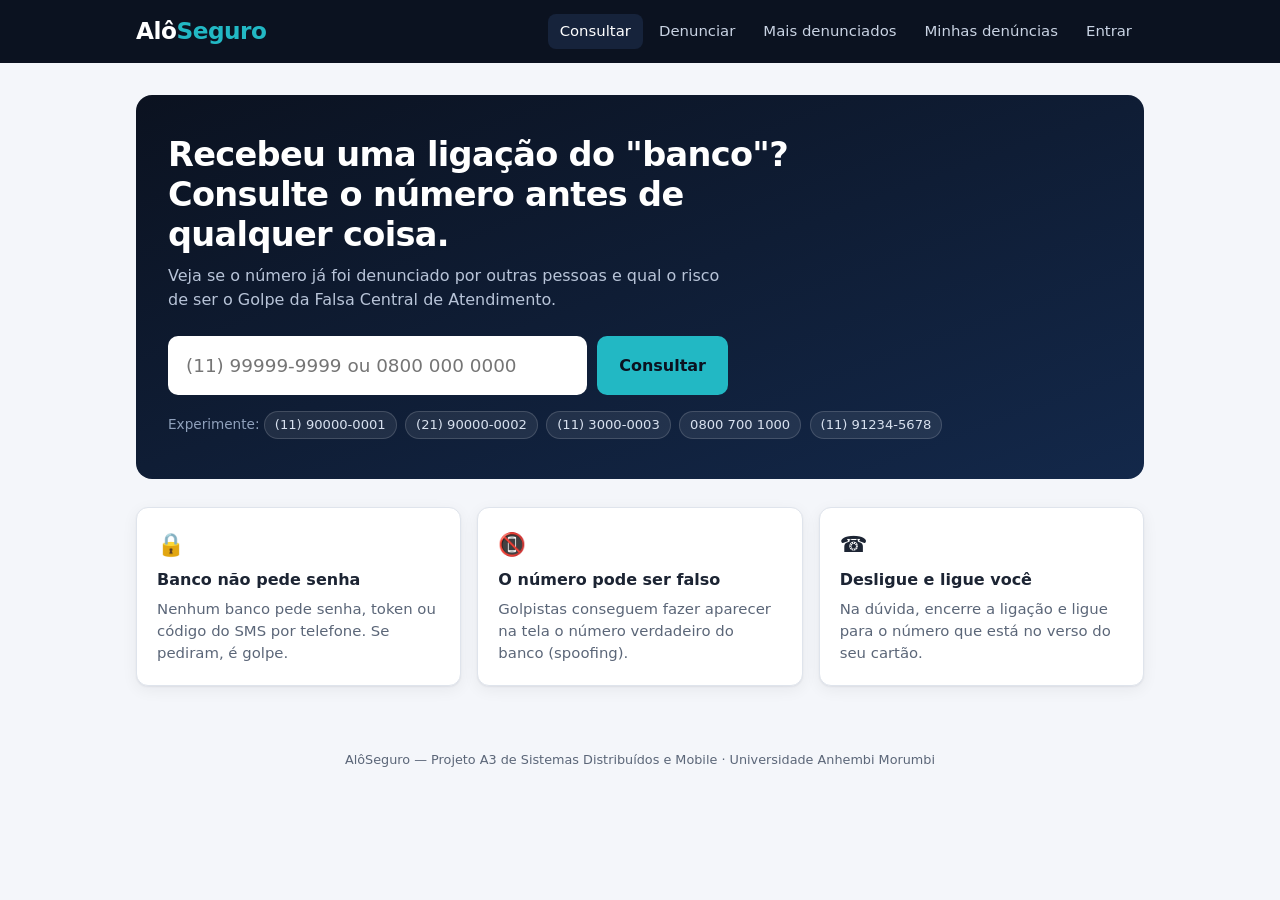
==== backend/src/main/resources/static/index.html @ fbc8bd16 "Estrutura inicial do projeto AlôSeguro Estrutura inicial do projeto AlôSeguro (API, site, app Androi" ====
<!doctype html>
<html lang="pt-BR">
<head>
    <meta charset="utf-8">
    <meta name="viewport" content="width=device-width, initial-scale=1">
    <title>AlôSeguro — Consultar número</title>
    <link rel="stylesheet" href="css/estilo.css">
</head>
<body>
<header id="topo"></header>

<main>
    <section class="hero">
        <h1>Recebeu uma ligação do "banco"? Consulte o número antes de qualquer coisa.</h1>
        <p>Veja se o número já foi denunciado por outras pessoas e qual o risco de ser o Golpe da Falsa Central de Atendimento.</p>

        <form class="busca" id="form-consulta" autocomplete="off">
            <label for="numero" class="sr-only" style="position:absolute;left:-9999px">Número de telefone</label>
            <input id="numero" name="numero" type="tel" inputmode="tel"
                   placeholder="(11) 99999-9999 ou 0800 000 0000" required>
            <button class="botao" type="submit" id="botao-consultar">Consultar</button>
        </form>

        <div class="exemplos">
            Experimente:
            <button type="button" data-numero="11900000001">(11) 90000-0001</button>
            <button type="button" data-numero="21900000002">(21) 90000-0002</button>
            <button type="button" data-numero="1130000003">(11) 3000-0003</button>
            <button type="button" data-numero="08007001000">0800 700 1000</button>
            <button type="button" data-numero="11912345678">(11) 91234-5678</button>
        </div>
    </section>

    <div id="erro-consulta" class="aviso erro" hidden></div>

    <section id="resultado" class="resultado cartao" hidden aria-live="polite">
        <div class="resultado-topo">
            <div>
                <div class="numero-consultado" id="r-numero"></div>
                <div class="tipo-linha" id="r-tipo"></div>
            </div>
            <span class="selo" id="r-selo"></span>
        </div>

        <div class="barra-score" id="r-barra">
            <div class="trilho"><div class="preenchido" id="r-preenchido" style="width:0"></div></div>
            <div class="legenda"><span>Score de risco</span><span id="r-score"></span></div>
        </div>

        <p class="mensagem-risco" id="r-mensagem"></p>
        <ul class="motivos" id="r-motivos"></ul>

        <div class="numeros-resumo">
            <div><strong id="r-total">0</strong><span>denúncias no total</span></div>
            <div><strong id="r-30d">0</strong><span>nos últimos 30 dias</span></div>
            <div><strong id="r-pessoas">0</strong><span>pessoas diferentes</span></div>
        </div>

        <div class="acoes-resultado">
            <a class="botao secundario" id="r-denunciar" href="denunciar.html">Denunciar este número</a>
        </div>
    </section>

    <section class="dicas" aria-label="Como se proteger">
        <div class="cartao">
            <div class="icone" aria-hidden="true">🔒</div>
            <h3>Banco não pede senha</h3>
            <p>Nenhum banco pede senha, token ou código do SMS por telefone. Se pediram, é golpe.</p>
        </div>
        <div class="cartao">
            <div class="icone" aria-hidden="true">📵</div>
            <h3>O número pode ser falso</h3>
            <p>Golpistas conseguem fazer aparecer na tela o número verdadeiro do banco (spoofing).</p>
        </div>
        <div class="cartao">
            <div class="icone" aria-hidden="true">☎️</div>
            <h3>Desligue e ligue você</h3>
            <p>Na dúvida, encerre a ligação e ligue para o número que está no verso do seu cartão.</p>
        </div>
    </section>
</main>

<footer class="rodape-site">
    AlôSeguro — Projeto A3 de Sistemas Distribuídos e Mobile · Universidade Anhembi Morumbi
</footer>

<script src="js/app.js"></script>
<script src="js/consulta.js"></script>
</body>
</html>
---- backend/src/main/resources/static/css/estilo.css ----
:root {
    --azul-escuro: #0b1220;
    --azul-medio: #16233b;
    --ciano: #22b8c4;
    --ciano-escuro: #138a93;
    --texto: #1c2433;
    --texto-suave: #5b6678;
    --borda: #dfe4ec;
    --fundo: #f4f6fa;
    --branco: #ffffff;

    --risco-sem: #64748b;
    --risco-baixo: #1f9d55;
    --risco-atencao: #d98a00;
    --risco-alto: #d6453d;
    --risco-oficial: #2f6fd6;

    --raio: 12px;
    --sombra: 0 1px 2px rgba(16, 24, 40, .06), 0 4px 16px rgba(16, 24, 40, .06);
}

* { box-sizing: border-box; }

body {
    margin: 0;
    font-family: system-ui, -apple-system, "Segoe UI", Roboto, "Helvetica Neue", Arial, sans-serif;
    color: var(--texto);
    background: var(--fundo);
    line-height: 1.5;
}

a { color: var(--ciano-escuro); }

/* ---------------------------------------------------------------- topo */

.topo {
    background: var(--azul-escuro);
    color: var(--branco);
}

.topo-conteudo {
    max-width: 1040px;
    margin: 0 auto;
    padding: 14px 16px;
    display: flex;
    align-items: center;
    justify-content: space-between;
    gap: 16px;
    flex-wrap: wrap;
}

.logo {
    font-size: 1.45rem;
    font-weight: 800;
    letter-spacing: -.02em;
    color: var(--branco);
    text-decoration: none;
}

.logo span { color: var(--ciano); }

.menu {
    display: flex;
    gap: 4px;
    flex-wrap: wrap;
    align-items: center;
}

.menu a, .menu button {
    color: #c9d3e3;
    text-decoration: none;
    font: inherit;
    font-size: .93rem;
    padding: 6px 12px;
    border-radius: 8px;
    background: none;
    border: none;
    cursor: pointer;
}

.menu a:hover, .menu button:hover { background: var(--azul-medio); color: var(--branco); }
.menu a.ativo { color: var(--branco); background: var(--azul-medio); }
.menu .usuario { color: #8fa0bb; font-size: .85rem; padding: 6px 4px 6px 12px; }

/* ---------------------------------------------------------------- estrutura */

main {
    max-width: 1040px;
    margin: 0 auto;
    padding: 32px 16px 64px;
}

.estreito { max-width: 460px; margin: 0 auto; }
.medio { max-width: 720px; margin: 0 auto; }

h1 { font-size: 1.8rem; line-height: 1.2; margin: 0 0 8px; letter-spacing: -.02em; }
h2 { font-size: 1.2rem; margin: 0 0 12px; }
.subtitulo { color: var(--texto-suave); margin: 0 0 24px; }

.cartao {
    background: var(--branco);
    border: 1px solid var(--borda);
    border-radius: var(--raio);
    box-shadow: var(--sombra);
    padding: 24px;
}

/* ---------------------------------------------------------------- hero da consulta */

.hero {
    background: linear-gradient(160deg, var(--azul-escuro), #13284a);
    color: var(--branco);
    border-radius: 16px;
    padding: 40px 32px;
    margin-bottom: 28px;
}

.hero h1 { font-size: 2.1rem; max-width: 620px; }
.hero p { color: #b8c4d8; max-width: 560px; margin: 0 0 24px; }

.busca {
    display: flex;
    gap: 10px;
    max-width: 560px;
}

.busca input {
    flex: 1;
    min-width: 0;
    font-size: 1.15rem;
    padding: 14px 16px;
    border-radius: 10px;
    border: 2px solid transparent;
    outline: none;
}

.busca input:focus { border-color: var(--ciano); }

.exemplos { font-size: .85rem; color: #8fa0bb; margin-top: 12px; }
.exemplos button {
    background: rgba(255, 255, 255, .08);
    color: #d8e1ef;
    border: 1px solid rgba(255, 255, 255, .15);
    border-radius: 20px;
    padding: 3px 10px;
    margin: 4px 4px 0 0;
    font: inherit;
    font-size: .82rem;
    cursor: pointer;
}
.exemplos button:hover { background: rgba(255, 255, 255, .16); }

/* ---------------------------------------------------------------- formulários */

label { display: block; font-weight: 600; font-size: .92rem; margin: 16px 0 6px; }
label .opcional { font-weight: 400; color: var(--texto-suave); }

input, select, textarea {
    width: 100%;
    font: inherit;
    padding: 11px 12px;
    border: 1px solid var(--borda);
    border-radius: 8px;
    background: var(--branco);
    color: var(--texto);
}

input:focus, select:focus, textarea:focus {
    outline: 2px solid var(--ciano);
    outline-offset: -1px;
    border-color: transparent;
}

textarea { resize: vertical; min-height: 96px; }

.botao {
    display: inline-block;
    background: var(--ciano);
    color: var(--azul-escuro);
    font: inherit;
    font-weight: 700;
    border: none;
    border-radius: 10px;
    padding: 12px 22px;
    cursor: pointer;
    text-decoration: none;
    white-space: nowrap;
}

.botao:hover { background: #3ccbd6; }
.botao:disabled { opacity: .6; cursor: wait; }
.botao.largo { width: 100%; margin-top: 24px; }
.botao.secundario { background: var(--azul-escuro); color: var(--branco); }
.botao.secundario:hover { background: var(--azul-medio); }

.rodape-form { text-align: center; margin-top: 18px; font-size: .92rem; color: var(--texto-suave); }

.aviso {
    border-radius: 8px;
    padding: 12px 14px;
    margin-top: 16px;
    font-size: .93rem;
}
.aviso.erro { background: #fdecea; color: #a1281f; }
.aviso.sucesso { background: #e7f6ee; color: #146b3a; }
.aviso[hidden] { display: none; }
.aviso ul { margin: 6px 0 0; padding-left: 18px; }

/* ---------------------------------------------------------------- resultado da consulta */

.resultado { margin-bottom: 28px; }
.resultado[hidden] { display: none; }

.resultado-topo {
    display: flex;
    justify-content: space-between;
    align-items: flex-start;
    gap: 16px;
    flex-wrap: wrap;
}

.numero-consultado { font-size: 1.6rem; font-weight: 800; letter-spacing: -.01em; }
.tipo-linha { color: var(--texto-suave); font-size: .9rem; }

.selo {
    display: inline-block;
    font-weight: 800;
    font-size: .85rem;
    letter-spacing: .04em;
    text-transform: uppercase;
    padding: 6px 14px;
    border-radius: 20px;
    color: var(--branco);
}

.nivel-SEM_REGISTROS { --cor-nivel: var(--risco-sem); }
.nivel-BAIXO { --cor-nivel: var(--risco-baixo); }
.nivel-ATENCAO { --cor-nivel: var(--risco-atencao); }
.nivel-ALTO { --cor-nivel: var(--risco-alto); }
.nivel-CENTRAL_OFICIAL { --cor-nivel: var(--risco-oficial); }

.resultado.cartao { border-top: 5px solid var(--cor-nivel); }
.selo { background: var(--cor-nivel); }

.barra-score { margin: 20px 0 6px; }
.barra-score .trilho { height: 10px; background: #e9edf3; border-radius: 6px; overflow: hidden; }
.barra-score .preenchido { height: 100%; background: var(--cor-nivel); border-radius: 6px; transition: width .5s ease; }
.barra-score .legenda { display: flex; justify-content: space-between; font-size: .82rem; color: var(--texto-suave); margin-top: 4px; }

.mensagem-risco { font-size: 1.05rem; font-weight: 600; margin: 16px 0; }

.motivos { margin: 0; padding-left: 20px; color: var(--texto-suave); }
.motivos li { margin-bottom: 4px; }

.numeros-resumo {
    display: grid;
    grid-template-columns: repeat(3, 1fr);
    gap: 12px;
    margin-top: 20px;
}

.numeros-resumo div { background: var(--fundo); border-radius: 8px; padding: 12px; text-align: center; }
.numeros-resumo strong { display: block; font-size: 1.5rem; }
.numeros-resumo span { font-size: .8rem; color: var(--texto-suave); }

.acoes-resultado { margin-top: 20px; display: flex; gap: 10px; flex-wrap: wrap; }

/* ---------------------------------------------------------------- dicas */

.dicas { display: grid; grid-template-columns: repeat(3, 1fr); gap: 16px; }
.dicas .cartao { padding: 20px; }
.dicas h3 { font-size: 1rem; margin: 0 0 6px; }
.dicas p { margin: 0; color: var(--texto-suave); font-size: .93rem; }
.dicas .icone { font-size: 1.4rem; margin-bottom: 6px; }

/* ---------------------------------------------------------------- tabelas e listas */

.tabela { width: 100%; border-collapse: collapse; }
.tabela th, .tabela td { text-align: left; padding: 12px 10px; border-bottom: 1px solid var(--borda); }
.tabela th { font-size: .8rem; text-transform: uppercase; letter-spacing: .04em; color: var(--texto-suave); }
.tabela td.posicao { font-weight: 800; color: var(--ciano-escuro); width: 40px; }
.tabela .total { font-weight: 700; }

.lista-denuncias { list-style: none; margin: 0; padding: 0; }
.lista-denuncias li { border-bottom: 1px solid var(--borda); padding: 16px 0; }
.lista-denuncias li:last-child { border-bottom: none; }
.lista-denuncias .linha1 { display: flex; justify-content: space-between; gap: 12px; flex-wrap: wrap; }
.lista-denuncias .num { font-weight: 700; }
.lista-denuncias .data { color: var(--texto-suave); font-size: .85rem; }
.lista-denuncias .etiqueta {
    display: inline-block; background: #e6f6f8; color: var(--ciano-escuro);
    font-size: .8rem; font-weight: 600; padding: 2px 10px; border-radius: 12px; margin: 6px 6px 0 0;
}
.lista-denuncias p { margin: 6px 0 0; color: var(--texto-suave); font-size: .93rem; }

.vazio { text-align: center; color: var(--texto-suave); padding: 24px 0; }

.rodape-site { text-align: center; font-size: .8rem; color: var(--texto-suave); padding: 0 16px 32px; }

/* ---------------------------------------------------------------- celular */

@media (max-width: 720px) {
    .hero { padding: 28px 20px; }
    .hero h1 { font-size: 1.6rem; }
    .busca { flex-direction: column; }
    .dicas { grid-template-columns: 1fr; }
    .numeros-resumo { grid-template-columns: 1fr 1fr 1fr; gap: 8px; }
    .numeros-resumo strong { font-size: 1.2rem; }
    .cartao { padding: 18px; }
}
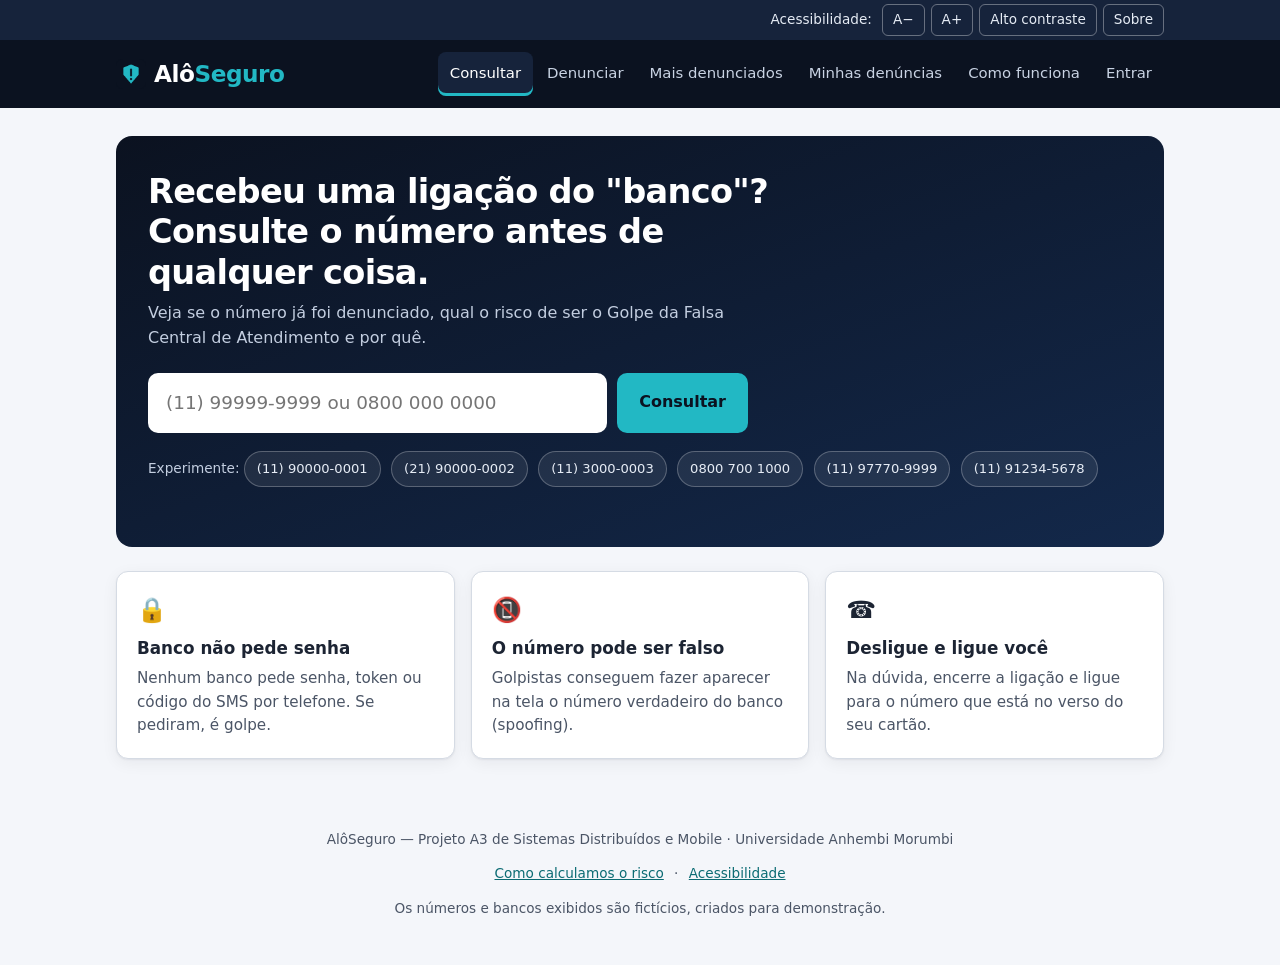
==== commit 0dacb3e1: "Ajuste no Back Ajuste no Back" ====
--- a/backend/src/main/resources/static/index.html
+++ b/backend/src/main/resources/static/index.html
@@ -3,23 +3,29 @@
 <head>
     <meta charset="utf-8">
     <meta name="viewport" content="width=device-width, initial-scale=1">
+    <meta name="description" content="Consulte se um número de telefone já foi denunciado no Golpe da Falsa Central de Atendimento.">
+    <meta name="theme-color" content="#0b1220">
     <title>AlôSeguro — Consultar número</title>
+    <link rel="manifest" href="manifest.json">
+    <link rel="icon" href="icones/icone-192.png">
+    <link rel="apple-touch-icon" href="icones/apple-touch-icon.png">
     <link rel="stylesheet" href="css/estilo.css">
 </head>
 <body>
 <header id="topo"></header>
 
-<main>
-    <section class="hero">
-        <h1>Recebeu uma ligação do "banco"? Consulte o número antes de qualquer coisa.</h1>
-        <p>Veja se o número já foi denunciado por outras pessoas e qual o risco de ser o Golpe da Falsa Central de Atendimento.</p>
+<main id="conteudo" tabindex="-1">
+    <section class="hero" aria-labelledby="titulo-hero">
+        <h1 id="titulo-hero">Recebeu uma ligação do "banco"? Consulte o número antes de qualquer coisa.</h1>
+        <p>Veja se o número já foi denunciado, qual o risco de ser o Golpe da Falsa Central de Atendimento e por quê.</p>
 
-        <form class="busca" id="form-consulta" autocomplete="off">
-            <label for="numero" class="sr-only" style="position:absolute;left:-9999px">Número de telefone</label>
-            <input id="numero" name="numero" type="tel" inputmode="tel"
+        <form class="busca" id="form-consulta" autocomplete="off" role="search">
+            <label for="numero" class="sr-only">Número de telefone que ligou para você</label>
+            <input id="numero" name="numero" type="tel" inputmode="tel" aria-describedby="ajuda-numero"
                    placeholder="(11) 99999-9999 ou 0800 000 0000" required>
             <button class="botao" type="submit" id="botao-consultar">Consultar</button>
         </form>
+        <p id="ajuda-numero" class="sr-only">Digite com DDD. Pode ter parênteses, espaços ou traços.</p>
 
         <div class="exemplos">
             Experimente:
@@ -27,62 +33,85 @@
             <button type="button" data-numero="21900000002">(21) 90000-0002</button>
             <button type="button" data-numero="1130000003">(11) 3000-0003</button>
             <button type="button" data-numero="08007001000">0800 700 1000</button>
+            <button type="button" data-numero="11977709999">(11) 97770-9999</button>
             <button type="button" data-numero="11912345678">(11) 91234-5678</button>
         </div>
+
+        <div class="numeros-hero" id="numeros-hero" aria-live="polite"></div>
     </section>
 
     <div id="erro-consulta" class="aviso erro" hidden></div>
 
-    <section id="resultado" class="resultado cartao" hidden aria-live="polite">
+    <section id="resultado" class="resultado cartao" hidden aria-labelledby="r-numero" tabindex="-1">
         <div class="resultado-topo">
             <div>
-                <div class="numero-consultado" id="r-numero"></div>
+                <h2 class="numero-consultado" id="r-numero"></h2>
                 <div class="tipo-linha" id="r-tipo"></div>
             </div>
             <span class="selo" id="r-selo"></span>
         </div>
 
-        <div class="barra-score" id="r-barra">
-            <div class="trilho"><div class="preenchido" id="r-preenchido" style="width:0"></div></div>
-            <div class="legenda"><span>Score de risco</span><span id="r-score"></span></div>
+        <div class="placar" id="r-placar">
+            <div class="nota" id="r-score" aria-hidden="true"></div>
+            <div>
+                <div class="barra" role="meter" aria-valuemin="0" aria-valuemax="100" id="r-medidor" aria-label="Score de risco">
+                    <div class="preenchido" id="r-preenchido" style="width:0"></div>
+                </div>
+            </div>
+            <div class="confianca" id="r-confianca"></div>
         </div>
 
-        <p class="mensagem-risco" id="r-mensagem"></p>
-        <ul class="motivos" id="r-motivos"></ul>
+        <p class="mensagem-risco" id="r-mensagem" role="status"></p>
 
-        <div class="numeros-resumo">
+        <div class="resumo-numeros">
             <div><strong id="r-total">0</strong><span>denúncias no total</span></div>
             <div><strong id="r-30d">0</strong><span>nos últimos 30 dias</span></div>
             <div><strong id="r-pessoas">0</strong><span>pessoas diferentes</span></div>
         </div>
 
+        <div class="secao">
+            <h3>Por que essa nota? Os 6 fatores do motor de risco</h3>
+            <ul class="fatores" id="r-fatores"></ul>
+            <p class="ajuda"><a href="como-funciona.html">Entenda como cada fator é calculado</a></p>
+        </div>
+
+        <div class="duas-colunas">
+            <div>
+                <h3>O que os golpistas pediram</h3>
+                <p class="ajuda">Tópicos identificados pela IA nos relatos das denúncias.</p>
+                <ul class="etiquetas" id="r-topicos"></ul>
+            </div>
+            <div>
+                <h3>Relatos recentes</h3>
+                <ul class="relatos" id="r-relatos"></ul>
+            </div>
+        </div>
+
         <div class="acoes-resultado">
-            <a class="botao secundario" id="r-denunciar" href="denunciar.html">Denunciar este número</a>
+            <a class="botao secundario" id="r-denunciar" href="denunciar.html">Recebi ligação deste número: denunciar</a>
         </div>
     </section>
 
     <section class="dicas" aria-label="Como se proteger">
         <div class="cartao">
             <div class="icone" aria-hidden="true">🔒</div>
-            <h3>Banco não pede senha</h3>
+            <h2 class="h3">Banco não pede senha</h2>
             <p>Nenhum banco pede senha, token ou código do SMS por telefone. Se pediram, é golpe.</p>
         </div>
         <div class="cartao">
             <div class="icone" aria-hidden="true">📵</div>
-            <h3>O número pode ser falso</h3>
+            <h2 class="h3">O número pode ser falso</h2>
             <p>Golpistas conseguem fazer aparecer na tela o número verdadeiro do banco (spoofing).</p>
         </div>
         <div class="cartao">
             <div class="icone" aria-hidden="true">☎️</div>
-            <h3>Desligue e ligue você</h3>
+            <h2 class="h3">Desligue e ligue você</h2>
             <p>Na dúvida, encerre a ligação e ligue para o número que está no verso do seu cartão.</p>
         </div>
     </section>
 </main>
 
-<footer class="rodape-site">
-    AlôSeguro — Projeto A3 de Sistemas Distribuídos e Mobile · Universidade Anhembi Morumbi
-</footer>
+<footer id="rodape"></footer>
 
 <script src="js/app.js"></script>
 <script src="js/consulta.js"></script>
--- a/backend/src/main/resources/static/css/estilo.css
+++ b/backend/src/main/resources/static/css/estilo.css
@@ -1,100 +1,207 @@
+/*
+ * AlôSeguro — estilos do site
+ * Paleta com contraste verificado (WCAG 2.1 nível AA: no mínimo 4,5:1 para texto).
+ * Os tamanhos usam rem: o botão "A+" aumenta a fonte da raiz e o site inteiro acompanha.
+ */
 :root {
-    --azul-escuro: #0b1220;
+    --azul-escuro: #0b1220;      /* confiança, institucional */
     --azul-medio: #16233b;
-    --ciano: #22b8c4;
-    --ciano-escuro: #138a93;
-    --texto: #1c2433;
-    --texto-suave: #5b6678;
-    --borda: #dfe4ec;
+    --ciano: #22b8c4;            /* ação e destaque (sempre sobre azul-escuro ou com texto escuro) */
+    --link: #0b6b73;             /* ciano escurecido para texto sobre branco: 6,2:1 */
+    --texto: #1c2433;            /* 15,6:1 sobre branco */
+    --texto-suave: #4b5566;      /* 7,5:1 sobre branco */
+    --borda: #d5dbe4;
     --fundo: #f4f6fa;
     --branco: #ffffff;
-
-    --risco-sem: #64748b;
-    --risco-baixo: #1f9d55;
-    --risco-atencao: #d98a00;
-    --risco-alto: #d6453d;
-    --risco-oficial: #2f6fd6;
+    --foco: #ffb000;
+
+    /* níveis de risco: todos com texto branco acima de 5:1 */
+    --risco-sem: #586377;
+    --risco-baixo: #157a43;
+    --risco-atencao: #9a5b00;
+    --risco-alto: #c0352d;
+    --risco-oficial: #2559b8;
 
     --raio: 12px;
     --sombra: 0 1px 2px rgba(16, 24, 40, .06), 0 4px 16px rgba(16, 24, 40, .06);
 }
 
+/* ------------------------------------------------------------------ alto contraste */
+html.alto-contraste {
+    --azul-escuro: #000000;
+    --azul-medio: #1a1a1a;
+    --ciano: #ffd400;
+    --link: #ffd400;
+    --texto: #ffffff;
+    --texto-suave: #ffffff;
+    --borda: #ffffff;
+    --fundo: #000000;
+    --branco: #000000;
+    --risco-sem: #000000;
+    --risco-baixo: #000000;
+    --risco-atencao: #000000;
+    --risco-alto: #000000;
+    --risco-oficial: #000000;
+    --sombra: none;
+}
+html.alto-contraste .selo, html.alto-contraste .barra .preenchido { border: 2px solid #ffffff; }
+html.alto-contraste .barra .preenchido { background: #ffd400 !important; }
+html.alto-contraste .hero, html.alto-contraste .topo { border-bottom: 2px solid #ffffff; }
+html.alto-contraste .botao { color: #000000; }
+html.alto-contraste .botao.secundario { background: #000000; color: #ffd400; border: 2px solid #ffd400; }
+html.alto-contraste img.ilustracao { filter: grayscale(1) contrast(1.4); }
+
 * { box-sizing: border-box; }
+
+html { font-size: 100%; }
+html.fonte-1 { font-size: 112.5%; }
+html.fonte-2 { font-size: 125%; }
+html.fonte-3 { font-size: 137.5%; }
 
 body {
     margin: 0;
     font-family: system-ui, -apple-system, "Segoe UI", Roboto, "Helvetica Neue", Arial, sans-serif;
     color: var(--texto);
     background: var(--fundo);
-    line-height: 1.5;
-}
-
-a { color: var(--ciano-escuro); }
-
-/* ---------------------------------------------------------------- topo */
-
-.topo {
-    background: var(--azul-escuro);
-    color: var(--branco);
-}
-
+    line-height: 1.55;
+    -webkit-text-size-adjust: 100%;
+}
+
+a { color: var(--link); }
+
+/* Foco sempre visível para quem navega pelo teclado */
+:focus-visible {
+    outline: 3px solid var(--foco);
+    outline-offset: 2px;
+    border-radius: 4px;
+}
+
+.pular-conteudo {
+    position: absolute;
+    left: 8px;
+    top: -60px;
+    z-index: 100;
+    background: var(--foco);
+    color: #000;
+    padding: 10px 16px;
+    border-radius: 8px;
+    font-weight: 700;
+    text-decoration: none;
+}
+.pular-conteudo:focus { top: 8px; }
+
+/* regiões que recebem foco só por script (não são clicáveis) não precisam de contorno */
+[tabindex="-1"]:focus { outline: none; }
+
+.sr-only {
+    position: absolute !important;
+    width: 1px; height: 1px;
+    padding: 0; margin: -1px;
+    overflow: hidden; clip: rect(0, 0, 0, 0);
+    white-space: nowrap; border: 0;
+}
+
+@media (prefers-reduced-motion: reduce) {
+    *, *::before, *::after { transition: none !important; animation: none !important; scroll-behavior: auto !important; }
+}
+
+/* ------------------------------------------------------------------ barra de acessibilidade */
+.barra-acessibilidade {
+    background: var(--azul-medio);
+    color: #e6ecf5;
+    font-size: .85rem;
+}
+.barra-acessibilidade .conteudo {
+    max-width: 1080px;
+    margin: 0 auto;
+    padding: 4px 16px;
+    display: flex;
+    justify-content: flex-end;
+    align-items: center;
+    gap: 6px;
+    flex-wrap: wrap;
+}
+.barra-acessibilidade span { margin-right: 4px; }
+.barra-acessibilidade button, .barra-acessibilidade a {
+    background: transparent;
+    color: #e6ecf5;
+    border: 1px solid rgba(255, 255, 255, .35);
+    border-radius: 6px;
+    padding: 2px 10px;
+    font: inherit;
+    cursor: pointer;
+    min-height: 32px;
+    text-decoration: none;
+    display: inline-flex;
+    align-items: center;
+}
+.barra-acessibilidade button[aria-pressed="true"] { background: var(--ciano); color: #000; border-color: var(--ciano); }
+
+/* ------------------------------------------------------------------ topo */
+.topo { background: var(--azul-escuro); color: #ffffff; }
 .topo-conteudo {
-    max-width: 1040px;
+    max-width: 1080px;
     margin: 0 auto;
-    padding: 14px 16px;
+    padding: 12px 16px;
     display: flex;
     align-items: center;
     justify-content: space-between;
     gap: 16px;
-    flex-wrap: wrap;
-}
-
+}
 .logo {
     font-size: 1.45rem;
     font-weight: 800;
     letter-spacing: -.02em;
-    color: var(--branco);
+    color: #ffffff;
     text-decoration: none;
-}
-
-.logo span { color: var(--ciano); }
-
-.menu {
-    display: flex;
-    gap: 4px;
-    flex-wrap: wrap;
-    align-items: center;
-}
-
+    display: inline-flex;
+    align-items: center;
+    gap: 8px;
+}
+.logo img { width: 30px; height: 30px; }
+.logo .marca { color: #ffffff; }
+.logo .marca span { color: var(--ciano); }
+
+.menu { display: flex; gap: 2px; align-items: center; flex-wrap: wrap; }
 .menu a, .menu button {
     color: #c9d3e3;
     text-decoration: none;
     font: inherit;
     font-size: .93rem;
-    padding: 6px 12px;
+    padding: 8px 12px;
     border-radius: 8px;
     background: none;
     border: none;
     cursor: pointer;
-}
-
-.menu a:hover, .menu button:hover { background: var(--azul-medio); color: var(--branco); }
-.menu a.ativo { color: var(--branco); background: var(--azul-medio); }
-.menu .usuario { color: #8fa0bb; font-size: .85rem; padding: 6px 4px 6px 12px; }
-
-/* ---------------------------------------------------------------- estrutura */
-
-main {
-    max-width: 1040px;
-    margin: 0 auto;
-    padding: 32px 16px 64px;
-}
-
-.estreito { max-width: 460px; margin: 0 auto; }
-.medio { max-width: 720px; margin: 0 auto; }
+    min-height: 44px;
+    display: inline-flex;
+    align-items: center;
+}
+.menu a:hover, .menu button:hover { background: var(--azul-medio); color: #ffffff; }
+.menu a[aria-current="page"] { color: #ffffff; background: var(--azul-medio); box-shadow: inset 0 -3px 0 var(--ciano); }
+.menu .usuario { color: #b9c5d8; font-size: .85rem; padding: 8px 4px 8px 12px; }
+
+.botao-menu {
+    display: none;
+    background: none;
+    border: 1px solid rgba(255, 255, 255, .35);
+    color: #ffffff;
+    border-radius: 8px;
+    min-width: 48px;
+    min-height: 44px;
+    font: inherit;
+    font-size: 1.1rem;
+    cursor: pointer;
+}
+
+/* ------------------------------------------------------------------ estrutura */
+main { max-width: 1080px; margin: 0 auto; padding: 28px 16px 56px; }
+.estreito { max-width: 480px; margin: 0 auto; }
+.medio { max-width: 760px; margin: 0 auto; }
 
 h1 { font-size: 1.8rem; line-height: 1.2; margin: 0 0 8px; letter-spacing: -.02em; }
-h2 { font-size: 1.2rem; margin: 0 0 12px; }
+h2 { font-size: 1.25rem; margin: 0 0 12px; }
+h3, .h3 { font-size: 1.05rem; margin: 0 0 6px; }
 .subtitulo { color: var(--texto-suave); margin: 0 0 24px; }
 
 .cartao {
@@ -104,26 +211,32 @@
     box-shadow: var(--sombra);
     padding: 24px;
 }
-
-/* ---------------------------------------------------------------- hero da consulta */
-
+.cartao + .cartao { margin-top: 20px; }
+.secao { margin-top: 28px; }
+
+.aviso-ficticio {
+    background: #fff4d6;
+    color: #5c4200;
+    border: 1px solid #f0d58a;
+    border-radius: 8px;
+    padding: 10px 14px;
+    font-size: .88rem;
+    margin-bottom: 20px;
+}
+html.alto-contraste .aviso-ficticio { background: #000; color: #fff; border-color: #fff; }
+
+/* ------------------------------------------------------------------ hero */
 .hero {
     background: linear-gradient(160deg, var(--azul-escuro), #13284a);
-    color: var(--branco);
+    color: #ffffff;
     border-radius: 16px;
-    padding: 40px 32px;
-    margin-bottom: 28px;
-}
-
-.hero h1 { font-size: 2.1rem; max-width: 620px; }
-.hero p { color: #b8c4d8; max-width: 560px; margin: 0 0 24px; }
-
-.busca {
-    display: flex;
-    gap: 10px;
-    max-width: 560px;
-}
-
+    padding: 36px 32px;
+    margin-bottom: 24px;
+}
+.hero h1 { font-size: 2.1rem; max-width: 640px; }
+.hero p { color: #c3cee0; max-width: 580px; margin: 0 0 22px; }
+
+.busca { display: flex; gap: 10px; max-width: 600px; }
 .busca input {
     flex: 1;
     min-width: 0;
@@ -131,50 +244,54 @@
     padding: 14px 16px;
     border-radius: 10px;
     border: 2px solid transparent;
-    outline: none;
-}
-
-.busca input:focus { border-color: var(--ciano); }
-
-.exemplos { font-size: .85rem; color: #8fa0bb; margin-top: 12px; }
+    color: #1c2433;
+    background: #ffffff;
+}
+.busca input:focus { border-color: var(--ciano); outline: 3px solid var(--foco); }
+
+.exemplos { font-size: .85rem; color: #c3cee0; margin-top: 12px; }
 .exemplos button {
     background: rgba(255, 255, 255, .08);
-    color: #d8e1ef;
-    border: 1px solid rgba(255, 255, 255, .15);
+    color: #e6ecf5;
+    border: 1px solid rgba(255, 255, 255, .25);
     border-radius: 20px;
-    padding: 3px 10px;
-    margin: 4px 4px 0 0;
+    padding: 6px 12px;
+    margin: 6px 6px 0 0;
     font: inherit;
     font-size: .82rem;
     cursor: pointer;
-}
-.exemplos button:hover { background: rgba(255, 255, 255, .16); }
-
-/* ---------------------------------------------------------------- formulários */
-
-label { display: block; font-weight: 600; font-size: .92rem; margin: 16px 0 6px; }
+    min-height: 36px;
+}
+.exemplos button:hover { background: rgba(255, 255, 255, .18); }
+
+.numeros-hero { display: flex; gap: 28px; margin-top: 24px; flex-wrap: wrap; }
+.numeros-hero div strong { display: block; font-size: 1.5rem; color: var(--ciano); }
+.numeros-hero div span { font-size: .82rem; color: #c3cee0; }
+
+/* ------------------------------------------------------------------ formulários */
+label { display: block; font-weight: 600; font-size: .95rem; margin: 16px 0 6px; }
 label .opcional { font-weight: 400; color: var(--texto-suave); }
+.ajuda { display: block; font-size: .85rem; color: var(--texto-suave); margin-top: 4px; }
 
 input, select, textarea {
     width: 100%;
     font: inherit;
     padding: 11px 12px;
-    border: 1px solid var(--borda);
+    border: 1px solid #8a95a8;
     border-radius: 8px;
     background: var(--branco);
     color: var(--texto);
-}
-
-input:focus, select:focus, textarea:focus {
-    outline: 2px solid var(--ciano);
-    outline-offset: -1px;
-    border-color: transparent;
-}
-
-textarea { resize: vertical; min-height: 96px; }
+    min-height: 44px;
+}
+input:focus, select:focus, textarea:focus { outline: 3px solid var(--foco); outline-offset: 0; border-color: var(--azul-escuro); }
+input[aria-invalid="true"] { border: 2px solid var(--risco-alto); }
+textarea { resize: vertical; min-height: 110px; }
 
 .botao {
-    display: inline-block;
+    display: inline-flex;
+    align-items: center;
+    justify-content: center;
+    gap: 8px;
     background: var(--ciano);
     color: var(--azul-escuro);
     font: inherit;
@@ -182,129 +299,198 @@
     border: none;
     border-radius: 10px;
     padding: 12px 22px;
+    min-height: 48px;
     cursor: pointer;
     text-decoration: none;
     white-space: nowrap;
 }
-
-.botao:hover { background: #3ccbd6; }
+.botao:hover { filter: brightness(1.08); }
 .botao:disabled { opacity: .6; cursor: wait; }
 .botao.largo { width: 100%; margin-top: 24px; }
-.botao.secundario { background: var(--azul-escuro); color: var(--branco); }
-.botao.secundario:hover { background: var(--azul-medio); }
-
-.rodape-form { text-align: center; margin-top: 18px; font-size: .92rem; color: var(--texto-suave); }
-
-.aviso {
-    border-radius: 8px;
-    padding: 12px 14px;
-    margin-top: 16px;
-    font-size: .93rem;
-}
-.aviso.erro { background: #fdecea; color: #a1281f; }
-.aviso.sucesso { background: #e7f6ee; color: #146b3a; }
+.botao.secundario { background: var(--azul-escuro); color: #ffffff; }
+.botao.perigo { background: var(--risco-alto); color: #ffffff; }
+.botao.leve { background: transparent; color: var(--link); border: 1px solid var(--borda); }
+
+.rodape-form { text-align: center; margin-top: 18px; font-size: .95rem; color: var(--texto-suave); }
+
+.aviso { border-radius: 8px; padding: 12px 14px; margin-top: 16px; font-size: .95rem; }
+.aviso.erro { background: #fdecea; color: #8f1f17; border: 1px solid #f3b8b2; }
+.aviso.sucesso { background: #e7f6ee; color: #0f5a32; border: 1px solid #a8dcbe; }
 .aviso[hidden] { display: none; }
 .aviso ul { margin: 6px 0 0; padding-left: 18px; }
-
-/* ---------------------------------------------------------------- resultado da consulta */
-
-.resultado { margin-bottom: 28px; }
+html.alto-contraste .aviso { background: #000; color: #fff; border: 2px solid #fff; }
+
+/* ------------------------------------------------------------------ resultado */
 .resultado[hidden] { display: none; }
-
-.resultado-topo {
-    display: flex;
-    justify-content: space-between;
-    align-items: flex-start;
-    gap: 16px;
-    flex-wrap: wrap;
-}
-
-.numero-consultado { font-size: 1.6rem; font-weight: 800; letter-spacing: -.01em; }
-.tipo-linha { color: var(--texto-suave); font-size: .9rem; }
-
-.selo {
-    display: inline-block;
-    font-weight: 800;
-    font-size: .85rem;
-    letter-spacing: .04em;
-    text-transform: uppercase;
-    padding: 6px 14px;
-    border-radius: 20px;
-    color: var(--branco);
-}
-
 .nivel-SEM_REGISTROS { --cor-nivel: var(--risco-sem); }
 .nivel-BAIXO { --cor-nivel: var(--risco-baixo); }
 .nivel-ATENCAO { --cor-nivel: var(--risco-atencao); }
 .nivel-ALTO { --cor-nivel: var(--risco-alto); }
 .nivel-CENTRAL_OFICIAL { --cor-nivel: var(--risco-oficial); }
 
-.resultado.cartao { border-top: 5px solid var(--cor-nivel); }
-.selo { background: var(--cor-nivel); }
-
-.barra-score { margin: 20px 0 6px; }
-.barra-score .trilho { height: 10px; background: #e9edf3; border-radius: 6px; overflow: hidden; }
-.barra-score .preenchido { height: 100%; background: var(--cor-nivel); border-radius: 6px; transition: width .5s ease; }
-.barra-score .legenda { display: flex; justify-content: space-between; font-size: .82rem; color: var(--texto-suave); margin-top: 4px; }
-
-.mensagem-risco { font-size: 1.05rem; font-weight: 600; margin: 16px 0; }
-
-.motivos { margin: 0; padding-left: 20px; color: var(--texto-suave); }
-.motivos li { margin-bottom: 4px; }
-
-.numeros-resumo {
+.resultado.cartao { border-top: 6px solid var(--cor-nivel); }
+.resultado-topo { display: flex; justify-content: space-between; align-items: flex-start; gap: 16px; flex-wrap: wrap; }
+.numero-consultado { font-size: 1.7rem; font-weight: 800; letter-spacing: -.01em; }
+.tipo-linha { color: var(--texto-suave); font-size: .92rem; }
+
+.selo {
+    display: inline-flex;
+    align-items: center;
+    gap: 6px;
+    font-weight: 800;
+    font-size: .9rem;
+    letter-spacing: .03em;
+    text-transform: uppercase;
+    padding: 6px 14px;
+    border-radius: 20px;
+    color: #ffffff;
+    background: var(--cor-nivel);
+}
+
+.placar { display: grid; grid-template-columns: auto 1fr; gap: 6px 20px; align-items: center; margin: 22px 0 6px; }
+.placar .nota { font-size: 2.6rem; font-weight: 800; line-height: 1; color: var(--cor-nivel); }
+html.alto-contraste .placar .nota { color: #ffd400; }
+.placar .nota small { font-size: 1rem; color: var(--texto-suave); font-weight: 600; }
+.barra { height: 12px; background: #e3e8ef; border-radius: 6px; overflow: hidden; }
+.barra .preenchido { height: 100%; background: var(--cor-nivel); border-radius: 6px; transition: width .6s ease; }
+.confianca { font-size: .88rem; color: var(--texto-suave); grid-column: 2; }
+
+.mensagem-risco { font-size: 1.08rem; font-weight: 600; margin: 16px 0 6px; }
+
+.resumo-numeros { display: grid; grid-template-columns: repeat(3, 1fr); gap: 12px; margin-top: 20px; }
+.resumo-numeros div { background: var(--fundo); border-radius: 8px; padding: 12px; text-align: center; }
+.resumo-numeros strong { display: block; font-size: 1.5rem; }
+.resumo-numeros span { font-size: .82rem; color: var(--texto-suave); }
+
+/* fatores do motor */
+.fatores { list-style: none; margin: 0; padding: 0; }
+.fatores li {
     display: grid;
-    grid-template-columns: repeat(3, 1fr);
-    gap: 12px;
-    margin-top: 20px;
-}
-
-.numeros-resumo div { background: var(--fundo); border-radius: 8px; padding: 12px; text-align: center; }
-.numeros-resumo strong { display: block; font-size: 1.5rem; }
-.numeros-resumo span { font-size: .8rem; color: var(--texto-suave); }
-
+    grid-template-columns: 1fr auto;
+    gap: 4px 16px;
+    padding: 14px 0;
+    border-bottom: 1px solid var(--borda);
+}
+.fatores li:last-child { border-bottom: none; }
+.fatores .nome { font-weight: 700; }
+.fatores .pontos { font-weight: 800; white-space: nowrap; }
+.fatores .pontos small { color: var(--texto-suave); font-weight: 600; }
+.fatores .explicacao { grid-column: 1 / -1; color: var(--texto-suave); font-size: .92rem; }
+.fatores .barra { grid-column: 1 / -1; height: 8px; }
+.fatores .barra .preenchido { background: var(--cor-nivel, var(--azul-escuro)); }
+.fatores li.zerado .nome, .fatores li.zerado .pontos { color: var(--texto-suave); }
+
+/* tópicos (tags) */
+.etiquetas { display: flex; flex-wrap: wrap; gap: 8px; margin: 0; padding: 0; list-style: none; }
+.etiqueta {
+    display: inline-flex;
+    align-items: center;
+    gap: 6px;
+    background: #e3f3f5;
+    color: #0a4f55;
+    font-size: .88rem;
+    font-weight: 600;
+    padding: 6px 12px;
+    border-radius: 16px;
+    border: 1px solid #b8e0e4;
+}
+.etiqueta.grave { background: #fbe9e7; color: #8f1f17; border-color: #f3b8b2; }
+.etiqueta .qtd { background: rgba(0, 0, 0, .08); border-radius: 10px; padding: 0 7px; font-size: .8rem; }
+html.alto-contraste .etiqueta { background: #000; color: #fff; border-color: #fff; }
+
+.relatos { list-style: none; margin: 0; padding: 0; }
+.relatos li { border-left: 4px solid var(--borda); padding: 6px 0 6px 14px; margin-bottom: 14px; }
+.relatos blockquote { margin: 0 0 6px; font-style: italic; }
+.relatos .meta { font-size: .82rem; color: var(--texto-suave); }
+
+.duas-colunas { display: grid; grid-template-columns: 1fr 1fr; gap: 20px; margin-top: 20px; }
 .acoes-resultado { margin-top: 20px; display: flex; gap: 10px; flex-wrap: wrap; }
 
-/* ---------------------------------------------------------------- dicas */
-
-.dicas { display: grid; grid-template-columns: repeat(3, 1fr); gap: 16px; }
-.dicas .cartao { padding: 20px; }
-.dicas h3 { font-size: 1rem; margin: 0 0 6px; }
-.dicas p { margin: 0; color: var(--texto-suave); font-size: .93rem; }
-.dicas .icone { font-size: 1.4rem; margin-bottom: 6px; }
-
-/* ---------------------------------------------------------------- tabelas e listas */
-
+/* dicas */
+.dicas { display: grid; grid-template-columns: repeat(3, 1fr); gap: 16px; margin-top: 24px; }
+.dicas .cartao { padding: 20px; margin: 0; }
+.dicas p { margin: 0; color: var(--texto-suave); font-size: .95rem; }
+.dicas .icone { font-size: 1.5rem; margin-bottom: 6px; }
+
+/* ------------------------------------------------------------------ tabelas e listas */
+.tabela-rolagem { overflow-x: auto; }
 .tabela { width: 100%; border-collapse: collapse; }
-.tabela th, .tabela td { text-align: left; padding: 12px 10px; border-bottom: 1px solid var(--borda); }
-.tabela th { font-size: .8rem; text-transform: uppercase; letter-spacing: .04em; color: var(--texto-suave); }
-.tabela td.posicao { font-weight: 800; color: var(--ciano-escuro); width: 40px; }
+.tabela caption { text-align: left; font-weight: 700; padding-bottom: 8px; }
+.tabela th, .tabela td { text-align: left; padding: 12px 10px; border-bottom: 1px solid var(--borda); vertical-align: top; }
+.tabela th { font-size: .82rem; text-transform: uppercase; letter-spacing: .04em; color: var(--texto-suave); }
+.tabela td.posicao { font-weight: 800; color: var(--link); width: 40px; }
 .tabela .total { font-weight: 700; }
 
 .lista-denuncias { list-style: none; margin: 0; padding: 0; }
-.lista-denuncias li { border-bottom: 1px solid var(--borda); padding: 16px 0; }
-.lista-denuncias li:last-child { border-bottom: none; }
+.lista-denuncias > li { border-bottom: 1px solid var(--borda); padding: 18px 0; }
+.lista-denuncias > li:last-child { border-bottom: none; }
 .lista-denuncias .linha1 { display: flex; justify-content: space-between; gap: 12px; flex-wrap: wrap; }
-.lista-denuncias .num { font-weight: 700; }
+.lista-denuncias .num { font-weight: 700; font-size: 1.05rem; }
 .lista-denuncias .data { color: var(--texto-suave); font-size: .85rem; }
-.lista-denuncias .etiqueta {
-    display: inline-block; background: #e6f6f8; color: var(--ciano-escuro);
-    font-size: .8rem; font-weight: 600; padding: 2px 10px; border-radius: 12px; margin: 6px 6px 0 0;
-}
-.lista-denuncias p { margin: 6px 0 0; color: var(--texto-suave); font-size: .93rem; }
+.lista-denuncias p { margin: 8px 0; color: var(--texto-suave); }
+.lista-denuncias .acoes { display: flex; gap: 8px; margin-top: 10px; flex-wrap: wrap; }
+.lista-denuncias .acoes .botao { min-height: 40px; padding: 8px 16px; }
+.origem { font-size: .78rem; color: var(--texto-suave); }
 
 .vazio { text-align: center; color: var(--texto-suave); padding: 24px 0; }
 
-.rodape-site { text-align: center; font-size: .8rem; color: var(--texto-suave); padding: 0 16px 32px; }
-
-/* ---------------------------------------------------------------- celular */
-
-@media (max-width: 720px) {
-    .hero { padding: 28px 20px; }
-    .hero h1 { font-size: 1.6rem; }
+dialog {
+    border: none;
+    border-radius: 14px;
+    padding: 24px;
+    max-width: 560px;
+    width: calc(100% - 32px);
+    background: var(--branco);
+    color: var(--texto);
+    box-shadow: 0 20px 60px rgba(0, 0, 0, .35);
+}
+dialog::backdrop { background: rgba(11, 18, 32, .6); }
+dialog .acoes { display: flex; gap: 10px; justify-content: flex-end; margin-top: 20px; flex-wrap: wrap; }
+
+.passos { counter-reset: passo; list-style: none; padding: 0; margin: 0; }
+.passos li { counter-increment: passo; position: relative; padding: 0 0 18px 48px; }
+.passos li::before {
+    content: counter(passo);
+    position: absolute; left: 0; top: 0;
+    width: 32px; height: 32px; border-radius: 50%;
+    background: var(--azul-escuro); color: #ffffff;
+    display: flex; align-items: center; justify-content: center; font-weight: 800;
+}
+
+.amostra-cor { display: inline-block; width: 22px; height: 22px; border-radius: 6px; vertical-align: middle; margin-right: 8px; border: 1px solid var(--borda); }
+
+.rodape-site {
+    max-width: 1080px;
+    margin: 0 auto;
+    text-align: center;
+    font-size: .85rem;
+    color: var(--texto-suave);
+    padding: 0 16px 32px;
+}
+.rodape-site a { margin: 0 6px; }
+
+/* ------------------------------------------------------------------ celular (responsivo) */
+@media (max-width: 860px) {
+    .botao-menu { display: inline-flex; align-items: center; justify-content: center; }
+    .topo-conteudo { flex-wrap: wrap; }
+    .menu { display: none; width: 100%; flex-direction: column; align-items: stretch; padding-bottom: 8px; }
+    .menu.aberto { display: flex; }
+    .menu a, .menu button { width: 100%; font-size: 1rem; }
+    .duas-colunas { grid-template-columns: 1fr; }
+}
+
+@media (max-width: 640px) {
+    main { padding: 20px 14px 48px; }
+    .hero { padding: 26px 18px; border-radius: 12px; }
+    .hero h1 { font-size: 1.55rem; }
     .busca { flex-direction: column; }
+    .busca .botao { width: 100%; }
     .dicas { grid-template-columns: 1fr; }
-    .numeros-resumo { grid-template-columns: 1fr 1fr 1fr; gap: 8px; }
-    .numeros-resumo strong { font-size: 1.2rem; }
+    .resumo-numeros { gap: 8px; }
+    .resumo-numeros strong { font-size: 1.25rem; }
     .cartao { padding: 18px; }
-}
+    .numero-consultado { font-size: 1.4rem; }
+    .placar .nota { font-size: 2.1rem; }
+    .barra-acessibilidade .conteudo { justify-content: center; }
+    .tabela th:nth-child(4), .tabela td:nth-child(4) { display: none; }
+}
